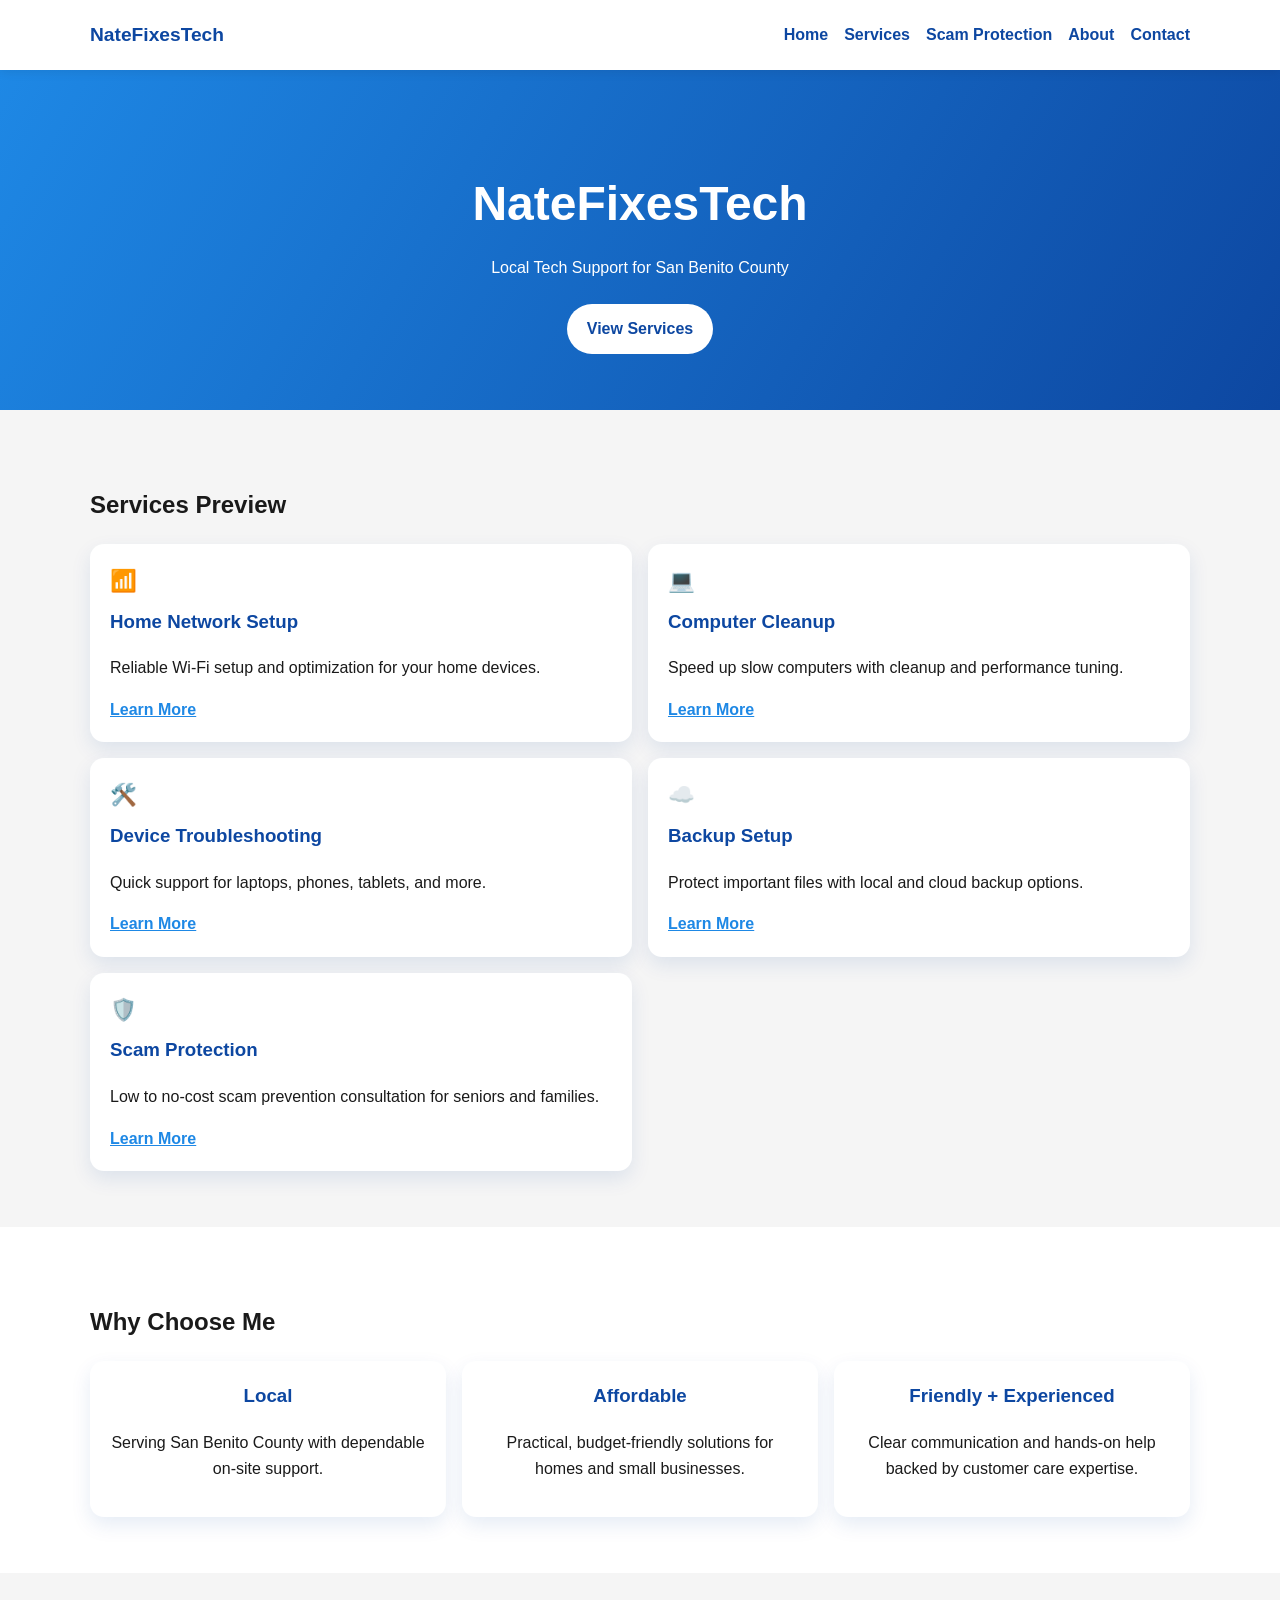
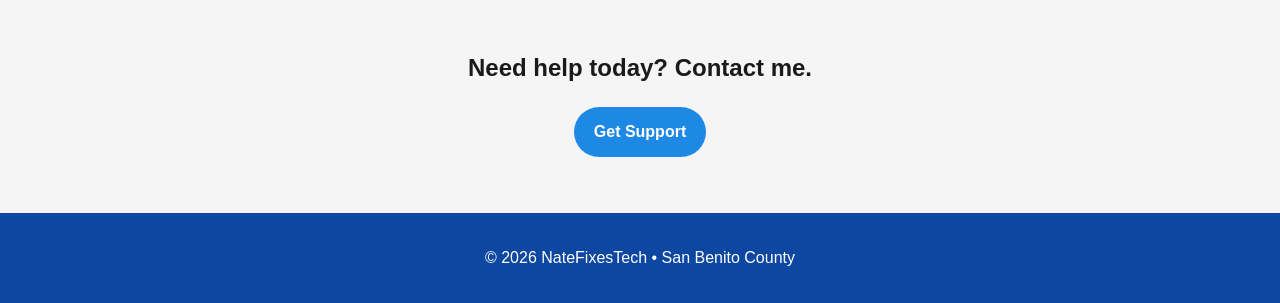
==== index.html @ 41c60468 "scam provention page" ====
<!DOCTYPE html>
<html lang="en">
<head>
  <meta charset="UTF-8" />
  <meta name="viewport" content="width=device-width, initial-scale=1.0" />
  <meta name="description" content="NateFixesTech provides local tech support in San Benito County." />
  <title>NateFixesTech | Local Tech Support</title>
  <link rel="stylesheet" href="assets/css/styles.css" />
</head>
<body>
  <header class="site-header">
    <nav class="navbar container" aria-label="Main navigation">
      <a class="brand" href="index.html">NateFixesTech</a>
      <button class="menu-toggle" aria-expanded="false" aria-controls="nav-links">☰</button>
      <ul id="nav-links" class="nav-links">
        <li><a href="index.html">Home</a></li>
        <li><a href="services.html">Services</a></li>
        <li><a href="scam-protection.html">Scam Protection</a></li>
        <li><a href="about.html">About</a></li>
        <li><a href="contact.html">Contact</a></li>
      </ul>
    </nav>
  </header>

  <main>
    <section class="hero section">
      <div class="container">
        <h1>NateFixesTech</h1>
        <p>Local Tech Support for San Benito County</p>
        <a class="button" href="services.html">View Services</a>
      </div>
    </section>

    <section class="section" id="services-preview">
      <div class="container">
        <h2>Services Preview</h2>
        <div class="grid cards-grid">
          <article class="card">
            <span class="icon" aria-hidden="true">📶</span>
            <h3>Home Network Setup</h3>
            <p>Reliable Wi‑Fi setup and optimization for your home devices.</p>
            <a href="services.html">Learn More</a>
          </article>
          <article class="card">
            <span class="icon" aria-hidden="true">💻</span>
            <h3>Computer Cleanup</h3>
            <p>Speed up slow computers with cleanup and performance tuning.</p>
            <a href="services.html">Learn More</a>
          </article>
          <article class="card">
            <span class="icon" aria-hidden="true">🛠️</span>
            <h3>Device Troubleshooting</h3>
            <p>Quick support for laptops, phones, tablets, and more.</p>
            <a href="services.html">Learn More</a>
          </article>
          <article class="card">
            <span class="icon" aria-hidden="true">☁️</span>
            <h3>Backup Setup</h3>
            <p>Protect important files with local and cloud backup options.</p>
            <a href="services.html">Learn More</a>
          </article>
          <article class="card">
            <span class="icon" aria-hidden="true">🛡️</span>
            <h3>Scam Protection</h3>
            <p>Low to no-cost scam prevention consultation for seniors and families.</p>
            <a href="scam-protection.html">Learn More</a>
          </article>
        </div>
      </div>
    </section>

    <section class="section alt" id="why-choose-me">
      <div class="container">
        <h2>Why Choose Me</h2>
        <div class="grid why-grid">
          <article class="card center">
            <h3>Local</h3>
            <p>Serving San Benito County with dependable on-site support.</p>
          </article>
          <article class="card center">
            <h3>Affordable</h3>
            <p>Practical, budget-friendly solutions for homes and small businesses.</p>
          </article>
          <article class="card center">
            <h3>Friendly + Experienced</h3>
            <p>Clear communication and hands-on help backed by customer care expertise.</p>
          </article>
        </div>
      </div>
    </section>

    <section class="section cta" id="contact-cta">
      <div class="container">
        <h2>Need help today? Contact me.</h2>
        <a class="button" href="contact.html">Get Support</a>
      </div>
    </section>
  </main>

  <footer class="site-footer">
    <div class="container">
      <p>&copy; <span id="year"></span> NateFixesTech • San Benito County</p>
    </div>
  </footer>

  <script src="assets/js/main.js"></script>
</body>
</html>
---- assets/css/styles.css ----
:root {
  --blue: #1e88e5;
  --dark-blue: #0d47a1;
  --light-gray: #f5f5f5;
  --white: #ffffff;
  --text: #1a1a1a;
  --radius: 14px;
  --shadow: 0 8px 20px rgba(13, 71, 161, 0.1);
}

* {
  box-sizing: border-box;
}

html {
  scroll-behavior: smooth;
}

body {
  margin: 0;
  font-family: "Segoe UI", Roboto, Helvetica, Arial, sans-serif;
  color: var(--text);
  background: var(--light-gray);
  line-height: 1.6;
}

.container {
  width: min(1100px, 92%);
  margin: 0 auto;
}

.section {
  padding: 3.5rem 0;
}

.alt {
  background: var(--white);
}

.site-header {
  position: sticky;
  top: 0;
  z-index: 100;
  background: var(--white);
  box-shadow: 0 2px 10px rgba(0, 0, 0, 0.08);
}

.navbar {
  display: flex;
  align-items: center;
  justify-content: space-between;
  min-height: 70px;
  gap: 1rem;
}

.brand {
  font-size: 1.2rem;
  font-weight: 700;
  color: var(--dark-blue);
  text-decoration: none;
}

.menu-toggle {
  border: none;
  background: var(--white);
  color: var(--dark-blue);
  font-size: 1.5rem;
  cursor: pointer;
}

.nav-links {
  display: none;
  list-style: none;
  padding: 0;
  margin: 0;
  width: 100%;
  flex-direction: column;
  background: var(--white);
}

.nav-links.open {
  display: flex;
}

.nav-links a {
  display: block;
  padding: 0.8rem 0;
  color: var(--dark-blue);
  text-decoration: none;
  font-weight: 600;
}

.nav-links a[aria-current="page"] {
  color: var(--blue);
}

.hero {
  color: var(--white);
  text-align: center;
  background: linear-gradient(120deg, var(--blue), var(--dark-blue));
}

.hero h1 {
  font-size: clamp(2rem, 6vw, 3rem);
  margin-bottom: 0.75rem;
}

.hero p,
.page-intro p {
  margin: 0 auto 1.5rem;
  max-width: 700px;
}

.button {
  display: inline-block;
  border: none;
  border-radius: 999px;
  background: var(--white);
  color: var(--dark-blue);
  padding: 0.75rem 1.25rem;
  font-weight: 700;
  text-decoration: none;
  cursor: pointer;
}

.cta .button,
form .button {
  background: var(--blue);
  color: var(--white);
}

.grid {
  display: grid;
  gap: 1rem;
}

.cards-grid {
  grid-template-columns: 1fr;
}

.card {
  background: var(--white);
  padding: 1.25rem;
  border-radius: var(--radius);
  box-shadow: var(--shadow);
}

.card h2,
.card h3 {
  margin-top: 0;
  color: var(--dark-blue);
}

.card a {
  color: var(--blue);
  font-weight: 600;
}

.icon {
  font-size: 1.35rem;
  display: inline-block;
  margin-bottom: 0.5rem;
}

.center {
  text-align: center;
}

.cta {
  text-align: center;
}

.about-grid,
.contact-grid {
  grid-template-columns: 1fr;
}

.map-placeholder {
  display: grid;
  place-items: center;
  min-height: 200px;
  border: 2px dashed var(--blue);
  border-radius: var(--radius);
  color: var(--dark-blue);
  background: rgba(30, 136, 229, 0.08);
  text-align: center;
  font-weight: 600;
  padding: 1rem;
}

.content-list {
  margin: 0;
  padding-left: 1.2rem;
}

.content-list li + li {
  margin-top: 0.45rem;
}

.alert-card {
  border-left: 4px solid #f59e0b;
}

form {
  display: grid;
  gap: 0.65rem;
}

input,
textarea {
  width: 100%;
  border: 1px solid #c7d8f5;
  border-radius: 10px;
  padding: 0.7rem;
  font: inherit;
}

input:focus,
textarea:focus {
  outline: 2px solid rgba(30, 136, 229, 0.45);
  border-color: var(--blue);
}

.form-status {
  min-height: 1.2em;
  margin: 0;
  font-size: 0.95rem;
}

.form-status.error {
  color: #b00020;
}

.form-status.success {
  color: #1b5e20;
}

.site-footer {
  background: var(--dark-blue);
  color: var(--white);
  padding: 1rem 0;
  text-align: center;
}

@media (min-width: 700px) {
  .menu-toggle {
    display: none;
  }

  .nav-links {
    display: flex;
    width: auto;
    flex-direction: row;
    gap: 1rem;
  }

  .nav-links a {
    padding: 0;
  }

  .cards-grid {
    grid-template-columns: repeat(2, minmax(0, 1fr));
  }

  .why-grid {
    grid-template-columns: repeat(3, minmax(0, 1fr));
  }

  .about-grid,
  .contact-grid {
    grid-template-columns: repeat(2, minmax(0, 1fr));
  }
}

@media (min-width: 980px) {
  .services-grid {
    grid-template-columns: repeat(3, minmax(0, 1fr));
  }
}
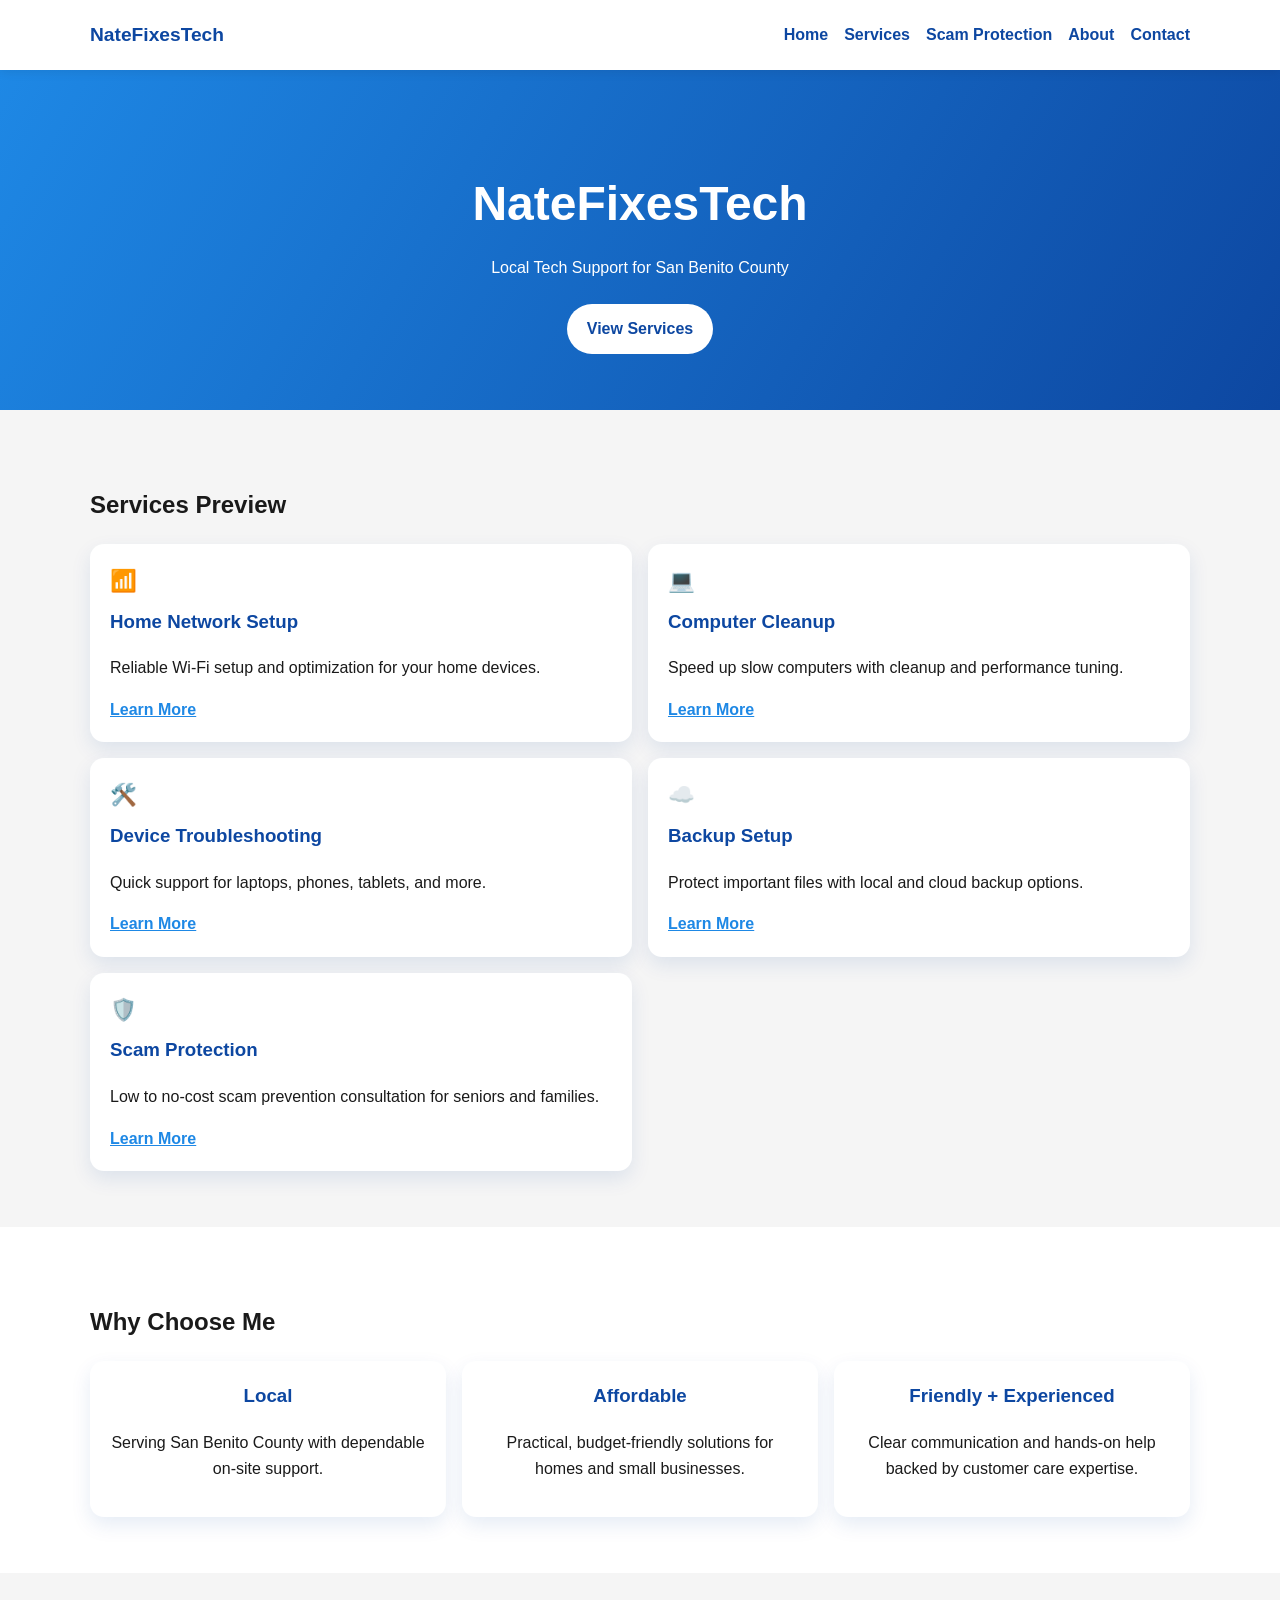
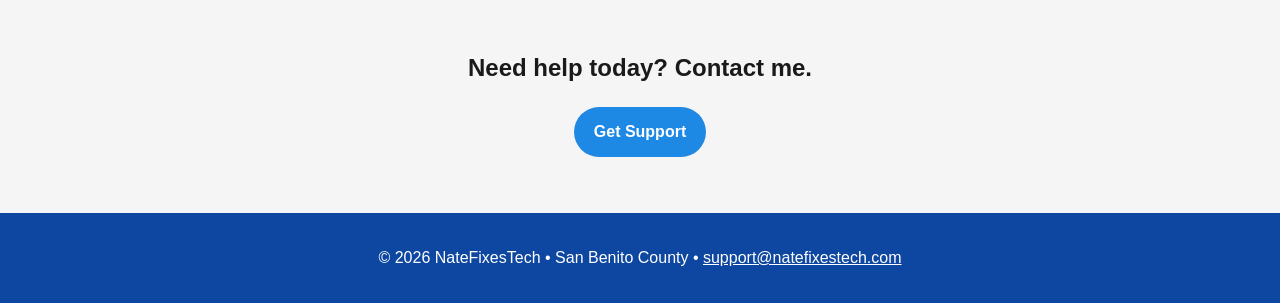
==== commit 693ad640: "Add support@natefixestech.com to contact page and footers Co-Authored-By: Claude Opus 5.5 <noreply@a" ====
--- a/index.html
+++ b/index.html
@@ -99,10 +99,10 @@
 
   <footer class="site-footer">
     <div class="container">
-      <p>&copy; <span id="year"></span> NateFixesTech • San Benito County</p>
+      <p>&copy; <span id="year"></span> NateFixesTech • San Benito County • <a href="mailto:support@natefixestech.com">support@natefixestech.com</a></p>
     </div>
   </footer>
 
-  <script src="assets/js/main.js"></script>
+  <script src="assets/js/main.js?v=20260620"></script>
 </body>
 </html>
--- a/assets/css/styles.css
+++ b/assets/css/styles.css
@@ -100,6 +100,28 @@
   background: linear-gradient(120deg, var(--blue), var(--dark-blue));
 }
 
+.page-intro {
+  color: var(--white);
+  text-align: center;
+  background: linear-gradient(120deg, var(--blue), var(--dark-blue));
+}
+
+.hero.page-intro {
+  background: linear-gradient(120deg, var(--blue), var(--dark-blue)) !important;
+  color: var(--white) !important;
+  padding: 4.5rem 0;
+}
+
+.hero.page-intro h1,
+.hero.page-intro p {
+  color: var(--white) !important;
+}
+
+.page-intro h1 {
+  color: var(--white);
+  margin-bottom: 0.75rem;
+}
+
 .hero h1 {
   font-size: clamp(2rem, 6vw, 3rem);
   margin-bottom: 0.75rem;
@@ -111,6 +133,15 @@
   max-width: 700px;
 }
 
+.kicker {
+  margin: 0 0 0.5rem;
+  font-size: 0.85rem;
+  text-transform: uppercase;
+  letter-spacing: 0.08em;
+  font-weight: 700;
+  opacity: 0.9;
+}
+
 .button {
   display: inline-block;
   border: none;
@@ -168,6 +199,19 @@
 
 .cta {
   text-align: center;
+}
+
+.button-row {
+  display: flex;
+  flex-wrap: wrap;
+  gap: 0.65rem;
+  justify-content: center;
+  margin-top: 1rem;
+}
+
+.confirmation-card {
+  max-width: 800px;
+  margin: 0 auto;
 }
 
 .about-grid,
@@ -252,6 +296,8 @@
     width: auto;
     flex-direction: row;
     gap: 1rem;
+    flex-wrap: wrap;
+    justify-content: flex-end;
   }
 
   .nav-links a {
@@ -277,3 +323,8 @@
     grid-template-columns: repeat(3, minmax(0, 1fr));
   }
 }
+
+.site-footer a {
+  color: var(--white);
+  text-decoration: underline;
+}
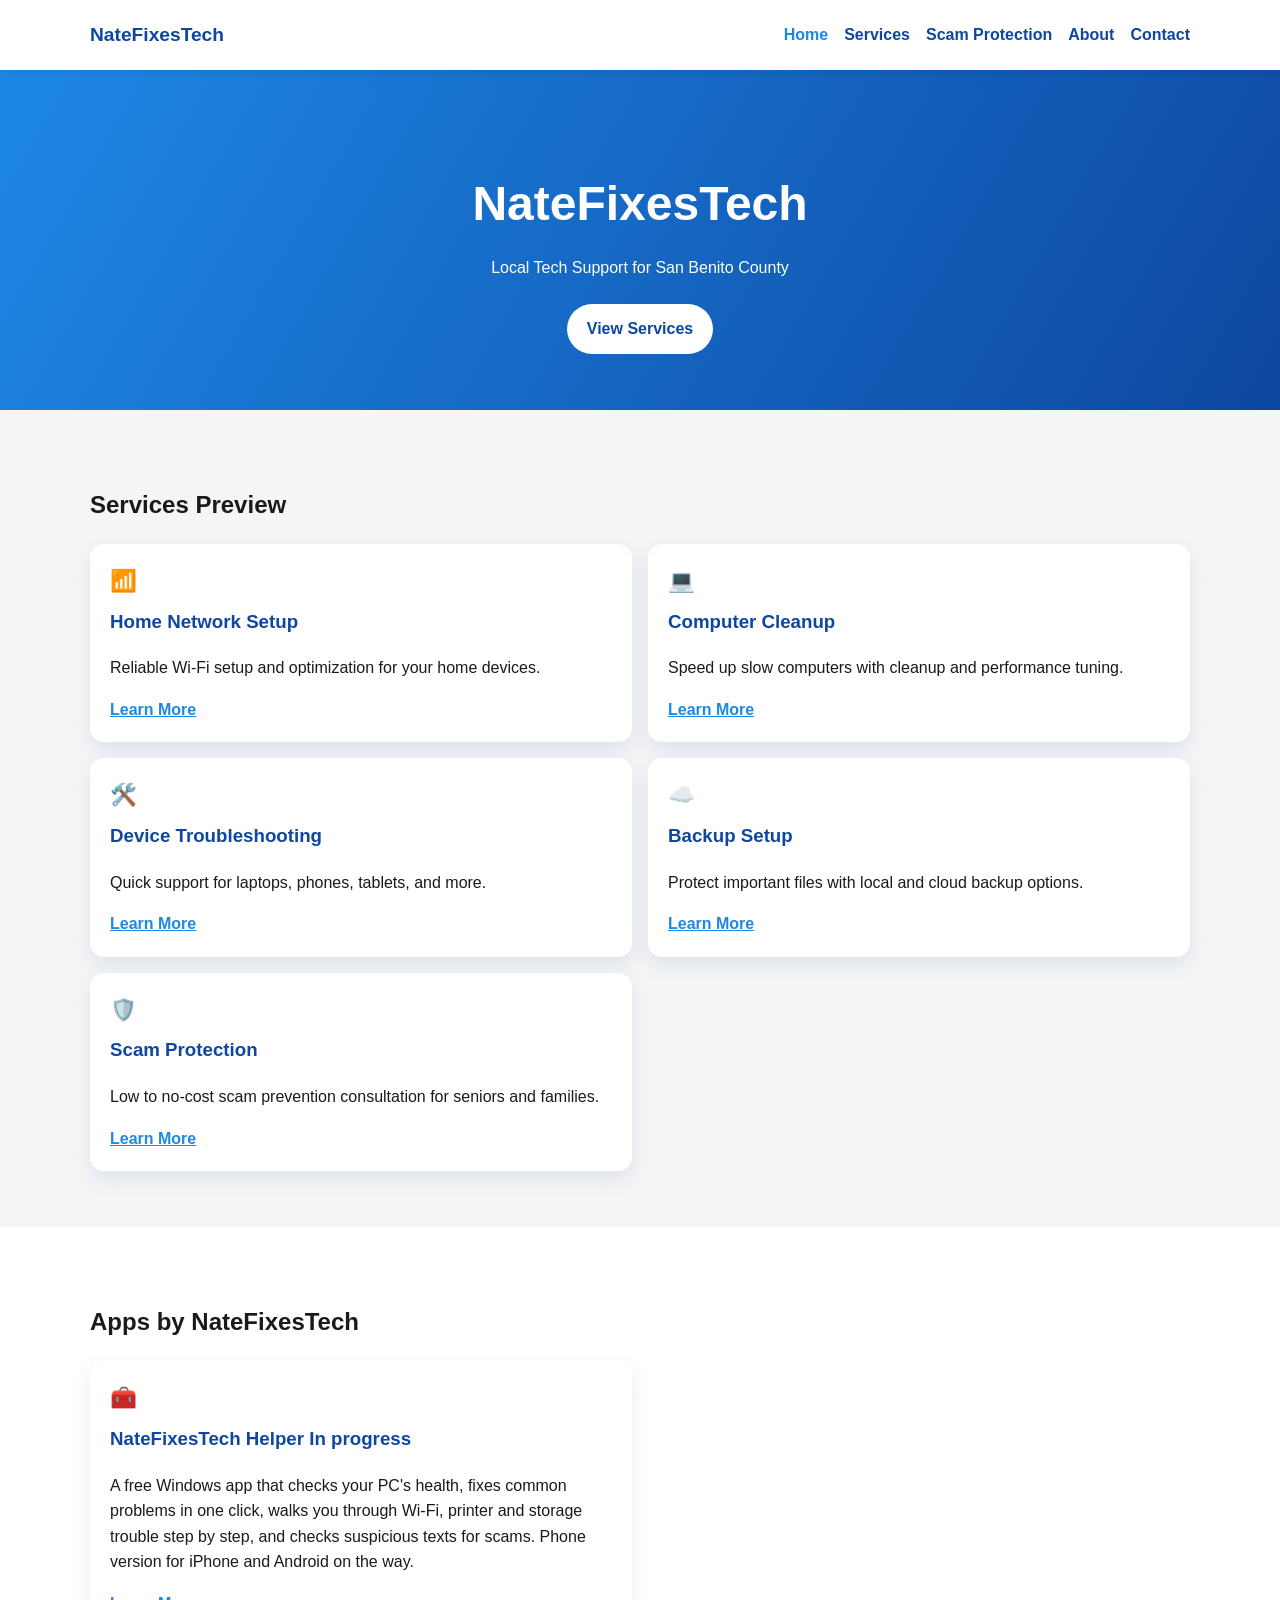
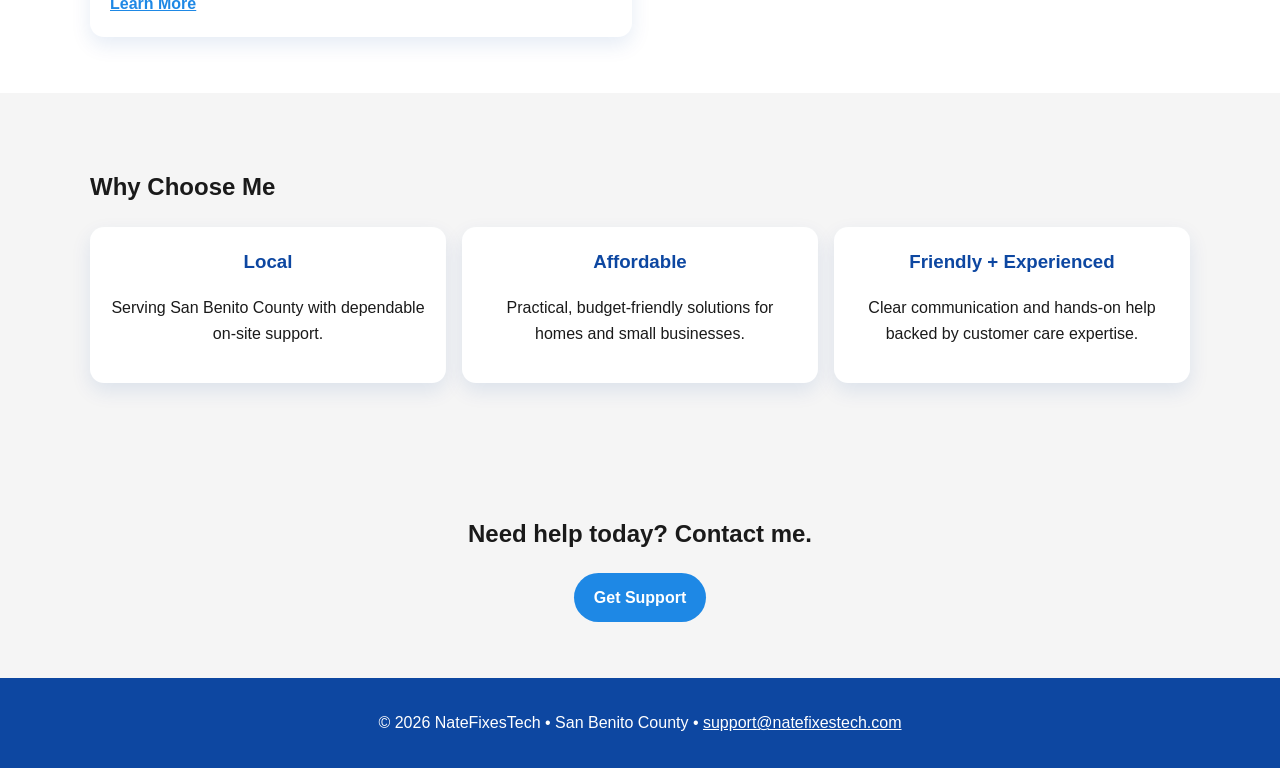
==== commit 742ae0bb: "Highlight Home in the menu on the home page Co-Authored-By: Claude Opus 5.5 <noreply@anthropic.com> " ====
--- a/index.html
+++ b/index.html
@@ -13,7 +13,7 @@
       <a class="brand" href="index.html">NateFixesTech</a>
       <button class="menu-toggle" aria-expanded="false" aria-controls="nav-links">☰</button>
       <ul id="nav-links" class="nav-links">
-        <li><a href="index.html">Home</a></li>
+        <li><a href="index.html" aria-current="page">Home</a></li>
         <li><a href="services.html">Services</a></li>
         <li><a href="scam-protection.html">Scam Protection</a></li>
         <li><a href="about.html">About</a></li>
@@ -69,7 +69,21 @@
       </div>
     </section>
 
-    <section class="section alt" id="why-choose-me">
+    <section class="section alt" id="apps">
+      <div class="container">
+        <h2>Apps by NateFixesTech</h2>
+        <div class="grid cards-grid">
+          <article class="card">
+            <span class="icon" aria-hidden="true">🧰</span>
+            <h3>NateFixesTech Helper <span class="badge">In progress</span></h3>
+            <p>A free Windows app that checks your PC's health, fixes common problems in one click, walks you through Wi‑Fi, printer and storage trouble step by step, and checks suspicious texts for scams. Phone version for iPhone and Android on the way.</p>
+            <a href="apps/natefixestech-helper/">Learn More</a>
+          </article>
+        </div>
+      </div>
+    </section>
+
+    <section class="section" id="why-choose-me">
       <div class="container">
         <h2>Why Choose Me</h2>
         <div class="grid why-grid">
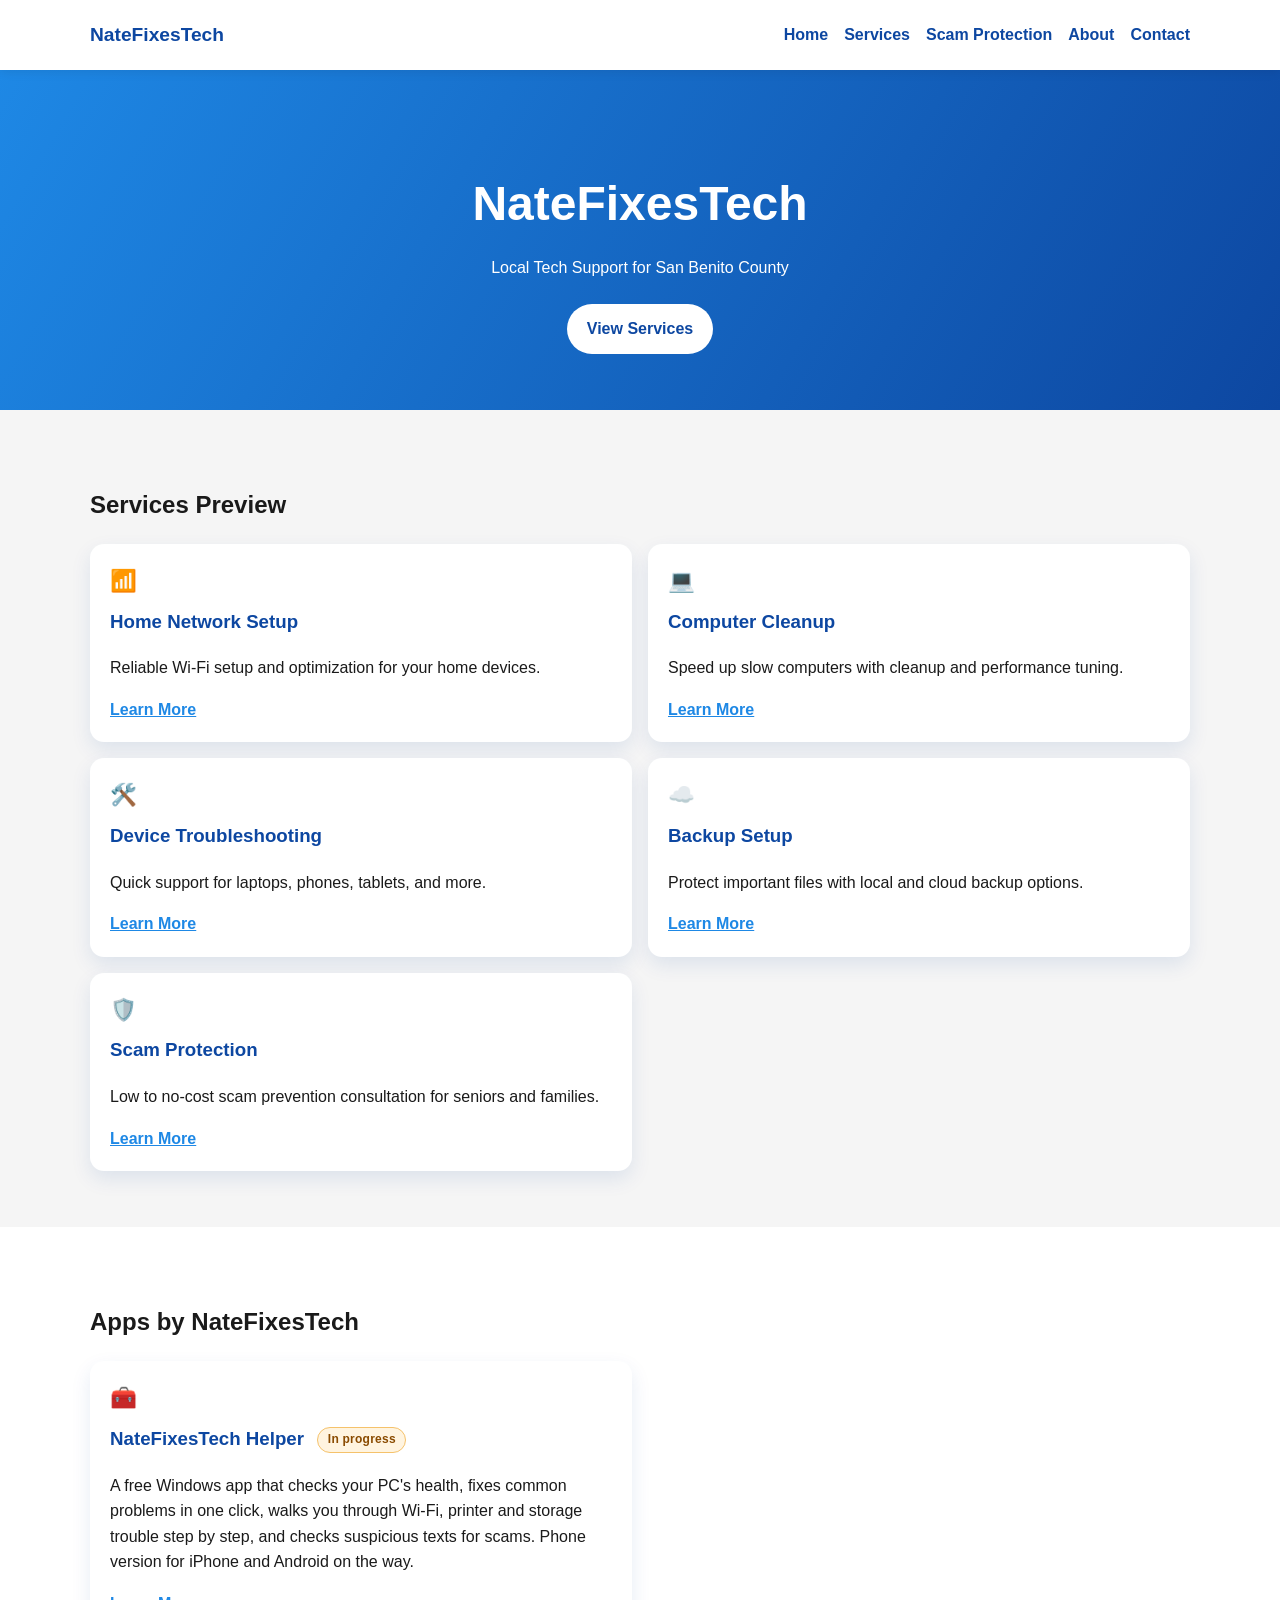
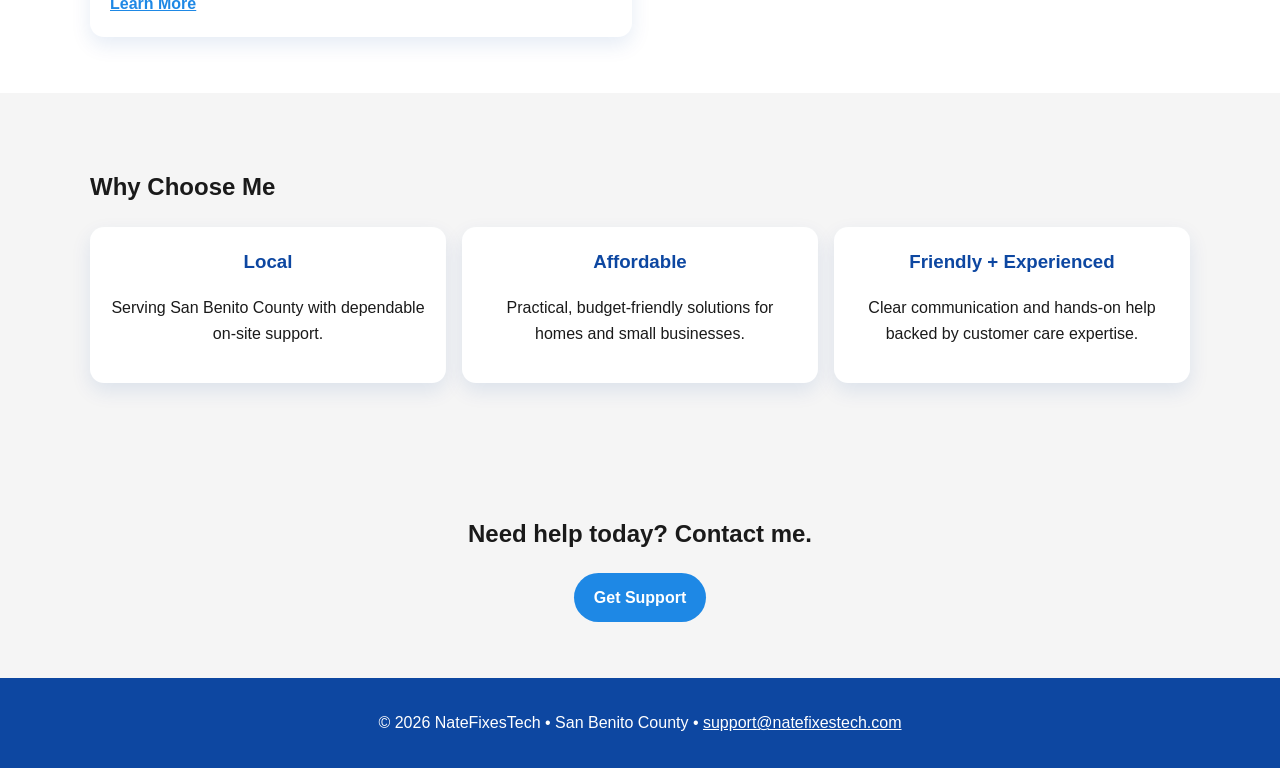
==== commit 470c04b1: "Add NateFixesTech Helper app page (in progress) and privacy policy - New page at apps/natefixestech-" ====
--- a/index.html
+++ b/index.html
@@ -13,7 +13,7 @@
       <a class="brand" href="index.html">NateFixesTech</a>
       <button class="menu-toggle" aria-expanded="false" aria-controls="nav-links">☰</button>
       <ul id="nav-links" class="nav-links">
-        <li><a href="index.html" aria-current="page">Home</a></li>
+        <li><a href="index.html">Home</a></li>
         <li><a href="services.html">Services</a></li>
         <li><a href="scam-protection.html">Scam Protection</a></li>
         <li><a href="about.html">About</a></li>
--- a/assets/css/styles.css
+++ b/assets/css/styles.css
@@ -328,3 +328,24 @@
   color: var(--white);
   text-decoration: underline;
 }
+
+/* Small status pill, e.g. "In progress" next to an app that isn't released yet */
+.badge {
+  display: inline-block;
+  vertical-align: middle;
+  margin-left: 0.5rem;
+  padding: 0.15rem 0.6rem;
+  border-radius: 999px;
+  background: #fff4e0;
+  color: #8a4b00;
+  border: 1px solid #f5c26b;
+  font-size: 0.75rem;
+  font-weight: 700;
+  letter-spacing: 0.02em;
+  white-space: nowrap;
+}
+
+.hero .badge {
+  margin: 0 0 0.75rem;
+  font-size: 0.85rem;
+}
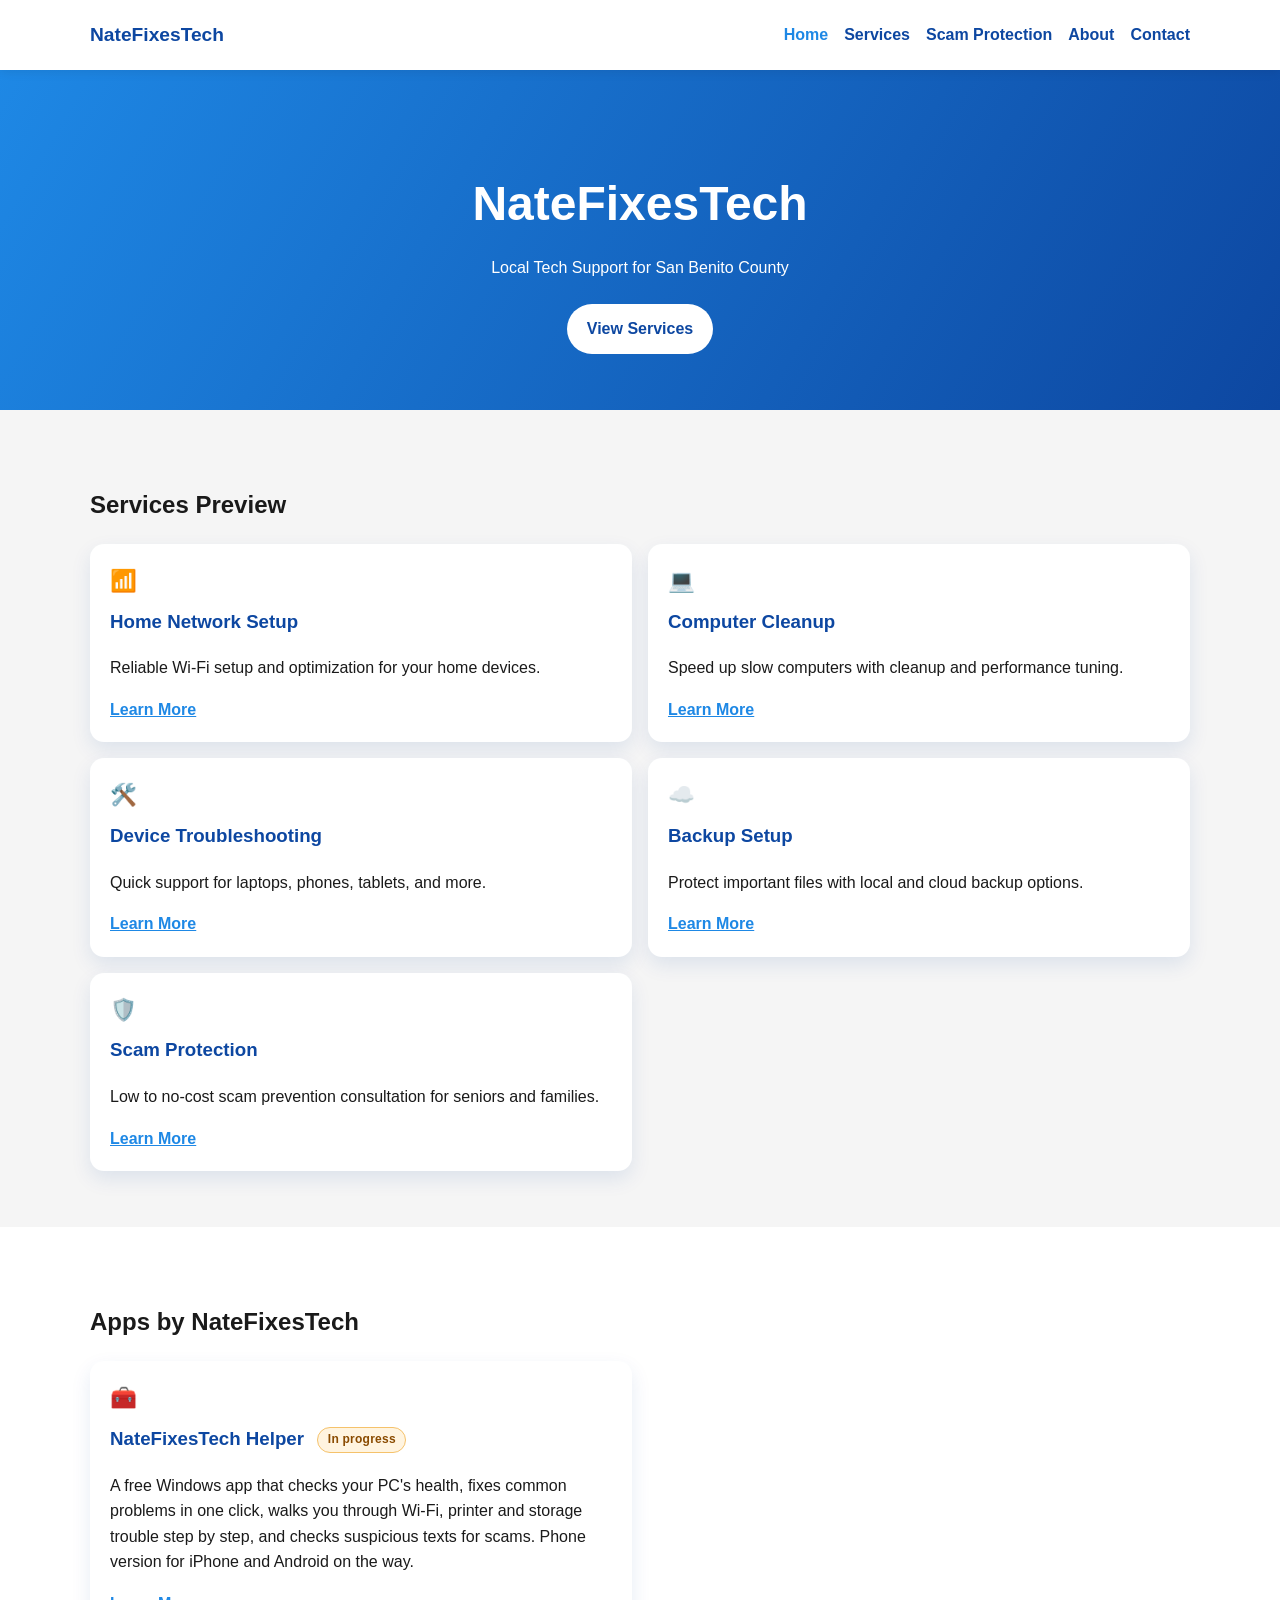
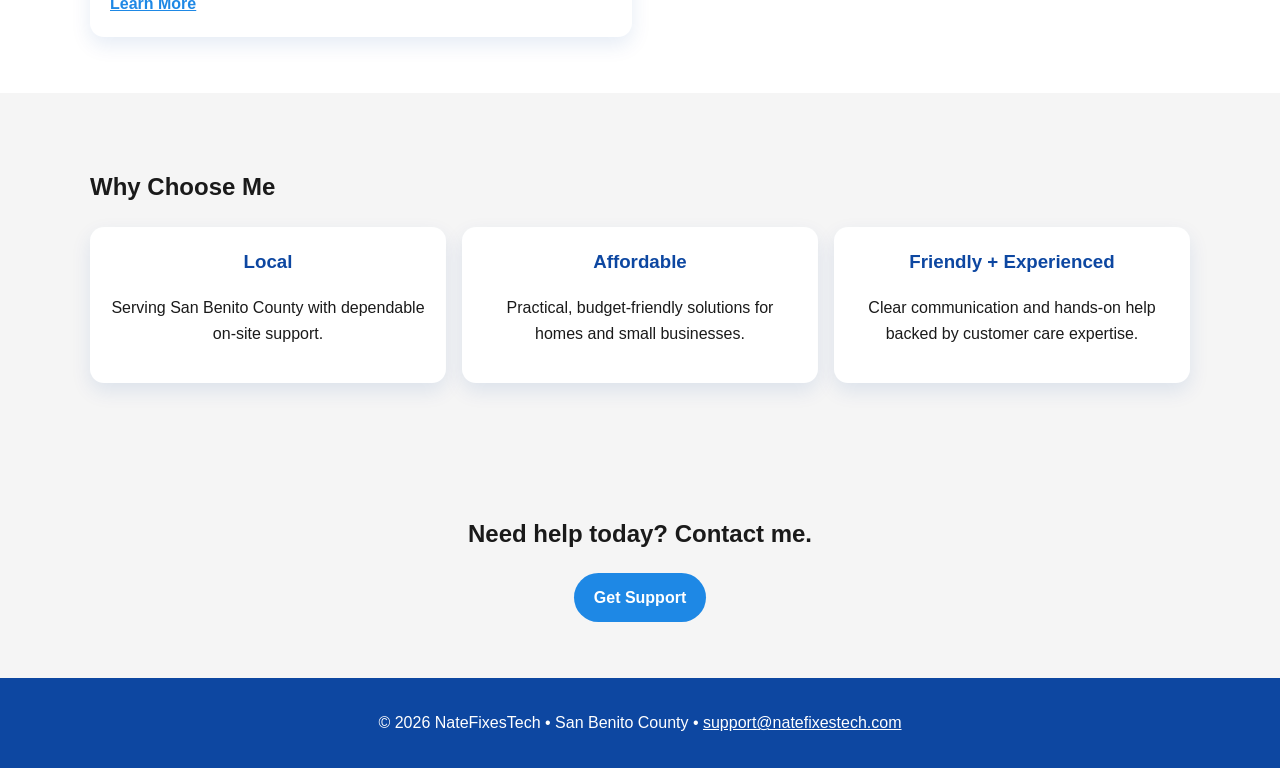
==== commit 9a4f2e9f: "Map fallback, app waitlist form, sitemap and robots.txt - About/Contact maps show a plain service-ar" ====
--- a/index.html
+++ b/index.html
@@ -5,7 +5,7 @@
   <meta name="viewport" content="width=device-width, initial-scale=1.0" />
   <meta name="description" content="NateFixesTech provides local tech support in San Benito County." />
   <title>NateFixesTech | Local Tech Support</title>
-  <link rel="stylesheet" href="assets/css/styles.css" />
+  <link rel="stylesheet" href="assets/css/styles.css?v=20261005" />
 </head>
 <body>
   <header class="site-header">
@@ -13,7 +13,7 @@
       <a class="brand" href="index.html">NateFixesTech</a>
       <button class="menu-toggle" aria-expanded="false" aria-controls="nav-links">☰</button>
       <ul id="nav-links" class="nav-links">
-        <li><a href="index.html">Home</a></li>
+        <li><a href="index.html" aria-current="page">Home</a></li>
         <li><a href="services.html">Services</a></li>
         <li><a href="scam-protection.html">Scam Protection</a></li>
         <li><a href="about.html">About</a></li>
@@ -117,6 +117,6 @@
     </div>
   </footer>
 
-  <script src="assets/js/main.js?v=20260620"></script>
+  <script src="assets/js/main.js?v=20261005"></script>
 </body>
 </html>
--- a/assets/css/styles.css
+++ b/assets/css/styles.css
@@ -349,3 +349,8 @@
   margin: 0 0 0.75rem;
   font-size: 0.85rem;
 }
+
+/* Links that jump to a spot on a page (#contact-form, #apps) land below the sticky menu bar, not under it */
+[id] {
+  scroll-margin-top: 90px;
+}
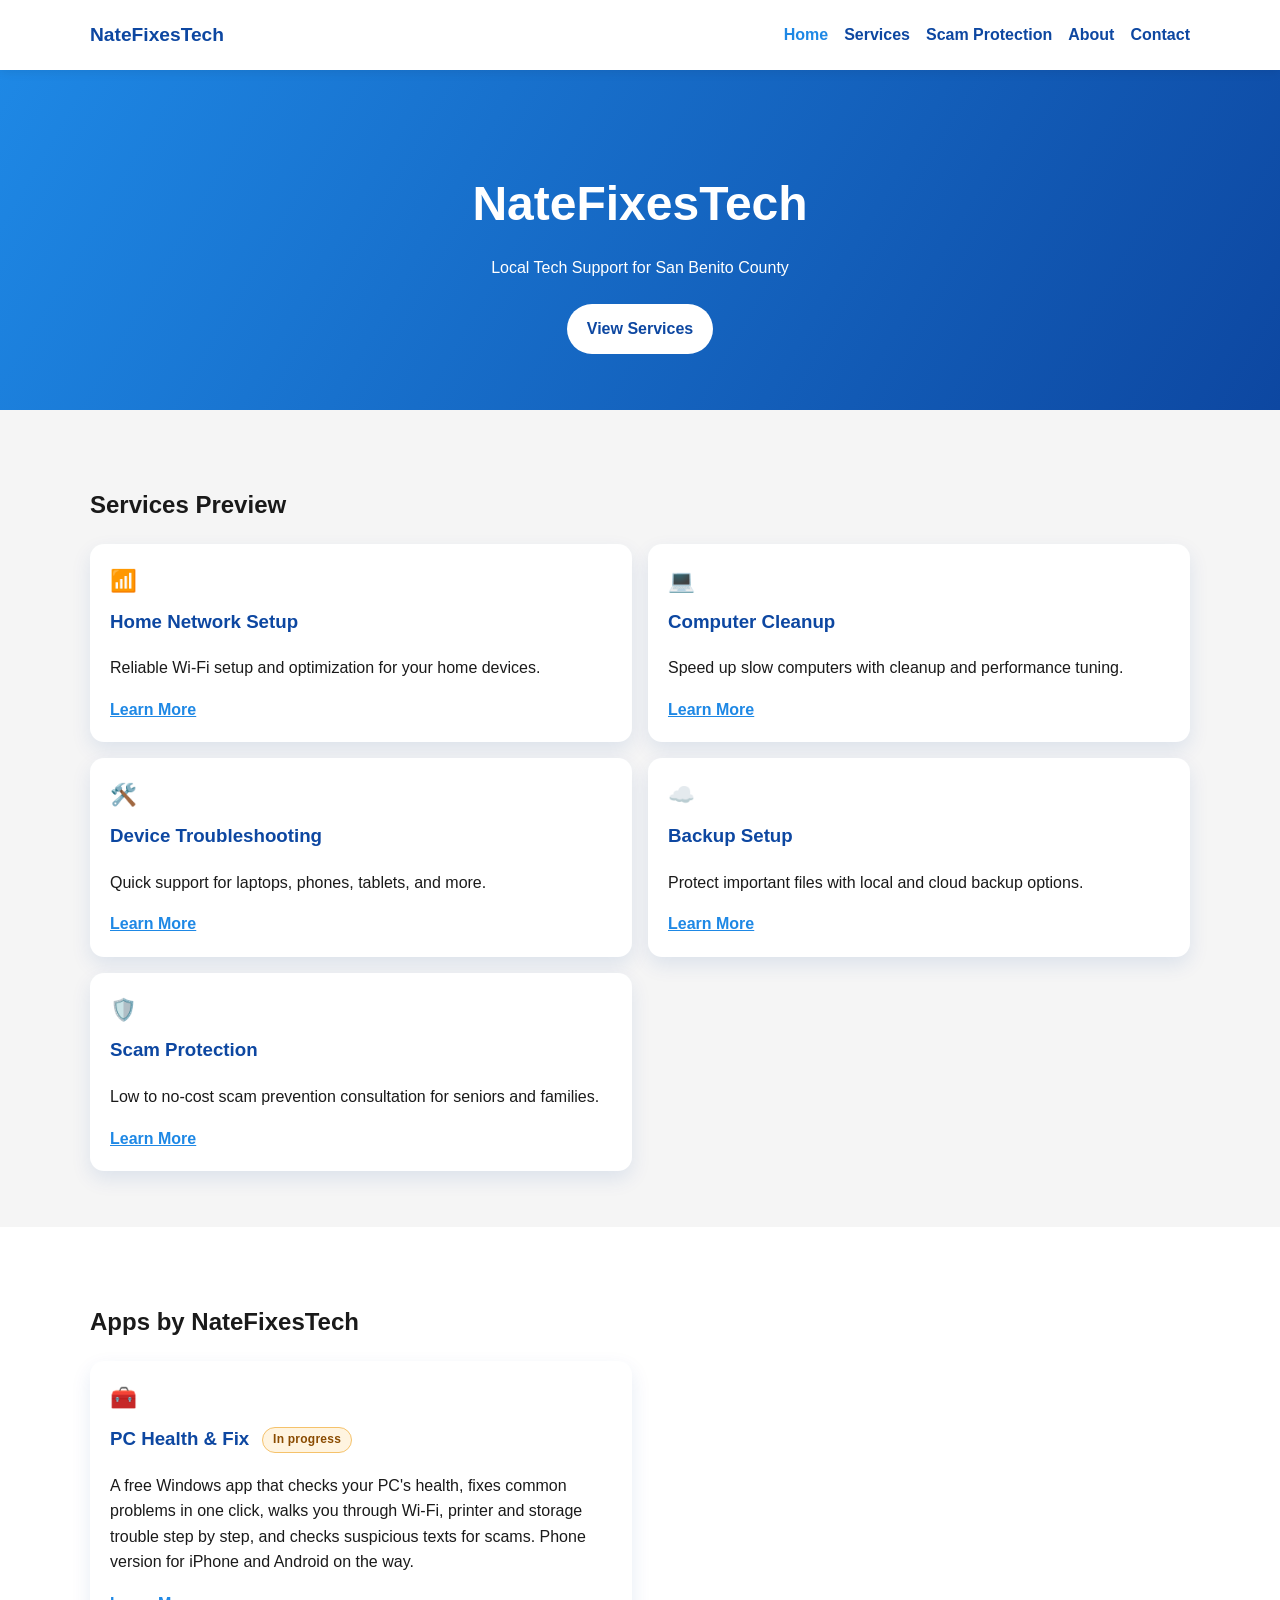
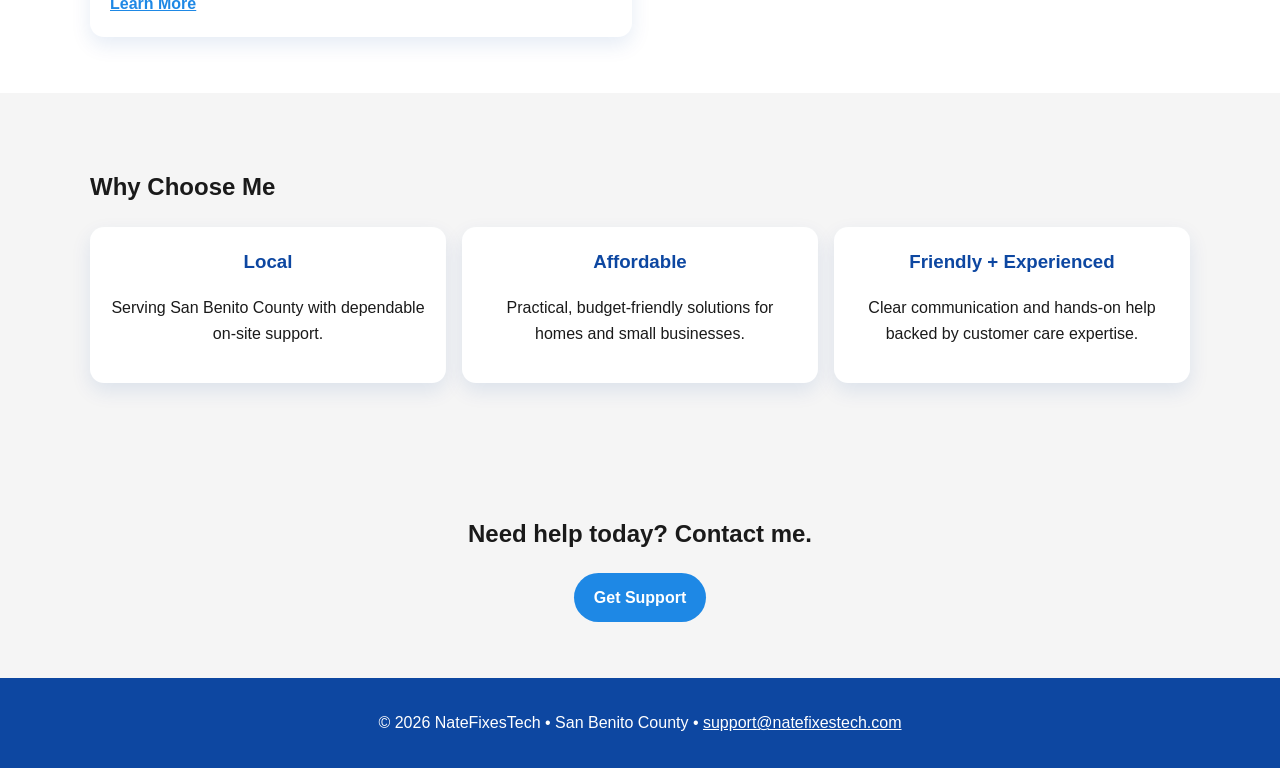
==== commit 4e0cf859: "Rename NateFixesTech Helper to PC Health & Fix Move the app page and privacy policy to /apps/pc-heal" ====
--- a/index.html
+++ b/index.html
@@ -75,9 +75,9 @@
         <div class="grid cards-grid">
           <article class="card">
             <span class="icon" aria-hidden="true">🧰</span>
-            <h3>NateFixesTech Helper <span class="badge">In progress</span></h3>
+            <h3>PC Health &amp; Fix <span class="badge">In progress</span></h3>
             <p>A free Windows app that checks your PC's health, fixes common problems in one click, walks you through Wi‑Fi, printer and storage trouble step by step, and checks suspicious texts for scams. Phone version for iPhone and Android on the way.</p>
-            <a href="apps/natefixestech-helper/">Learn More</a>
+            <a href="apps/pc-health-and-fix/">Learn More</a>
           </article>
         </div>
       </div>
@@ -117,6 +117,6 @@
     </div>
   </footer>
 
-  <script src="assets/js/main.js?v=20261005"></script>
+  <script src="assets/js/main.js?v=20261006"></script>
 </body>
 </html>
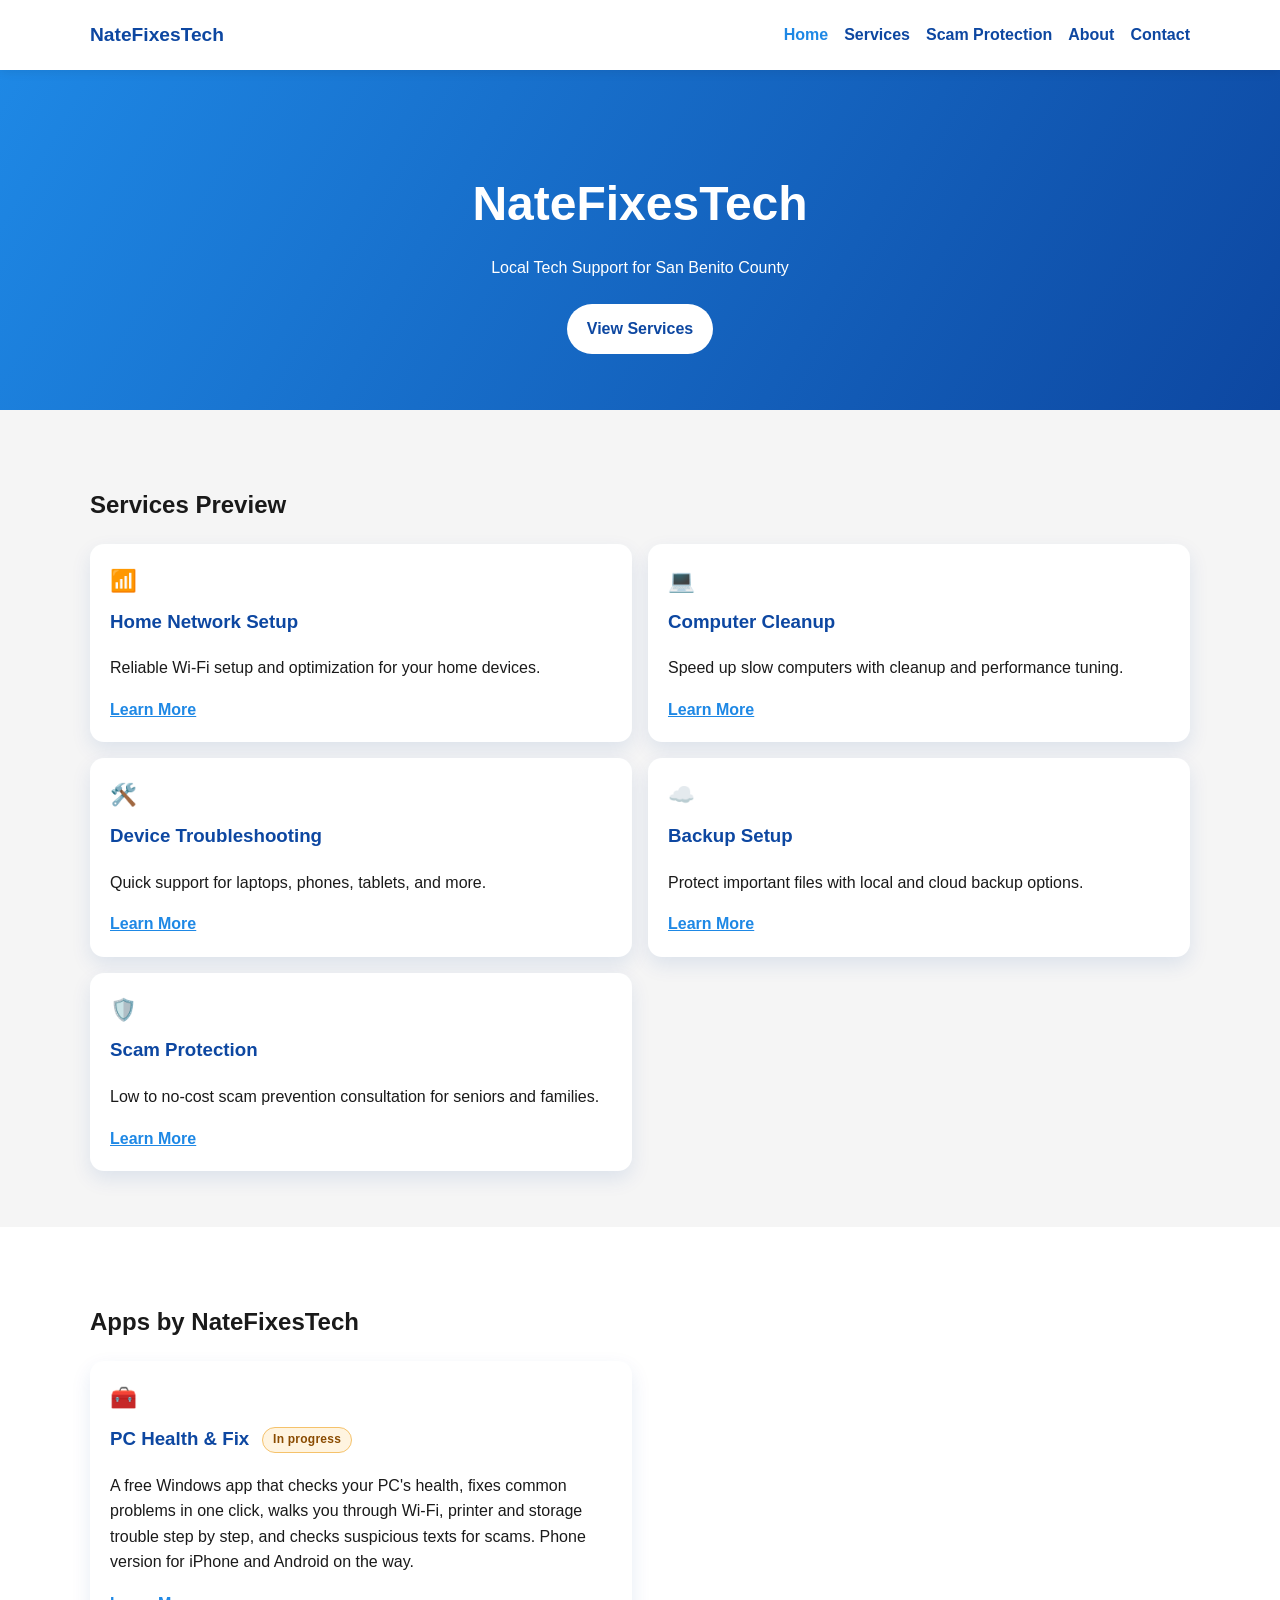
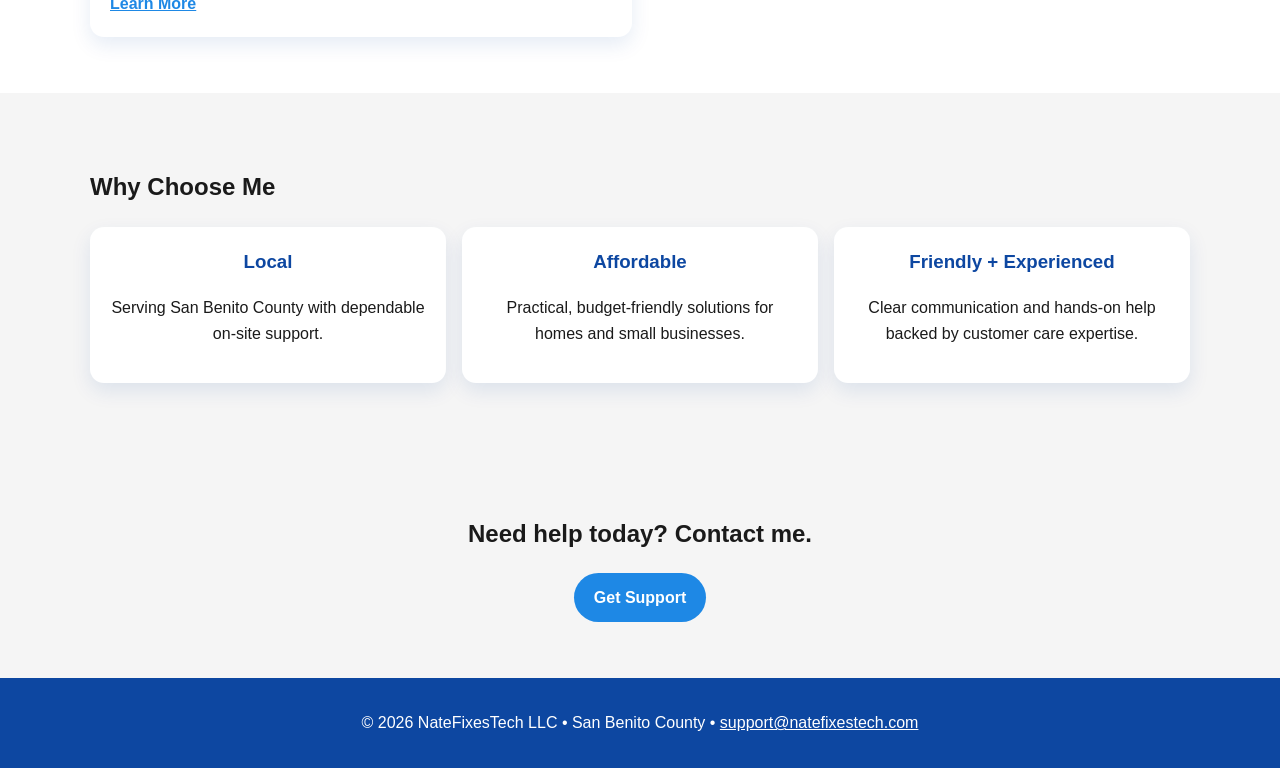
==== commit 5c4c1b43: "Show full legal name NateFixesTech LLC in site footer Co-Authored-By: Claude Opus 5.5 <noreply@anthr" ====
--- a/index.html
+++ b/index.html
@@ -113,7 +113,7 @@
 
   <footer class="site-footer">
     <div class="container">
-      <p>&copy; <span id="year"></span> NateFixesTech • San Benito County • <a href="mailto:support@natefixestech.com">support@natefixestech.com</a></p>
+      <p>&copy; <span id="year"></span> NateFixesTech LLC • San Benito County • <a href="mailto:support@natefixestech.com">support@natefixestech.com</a></p>
     </div>
   </footer>
 
